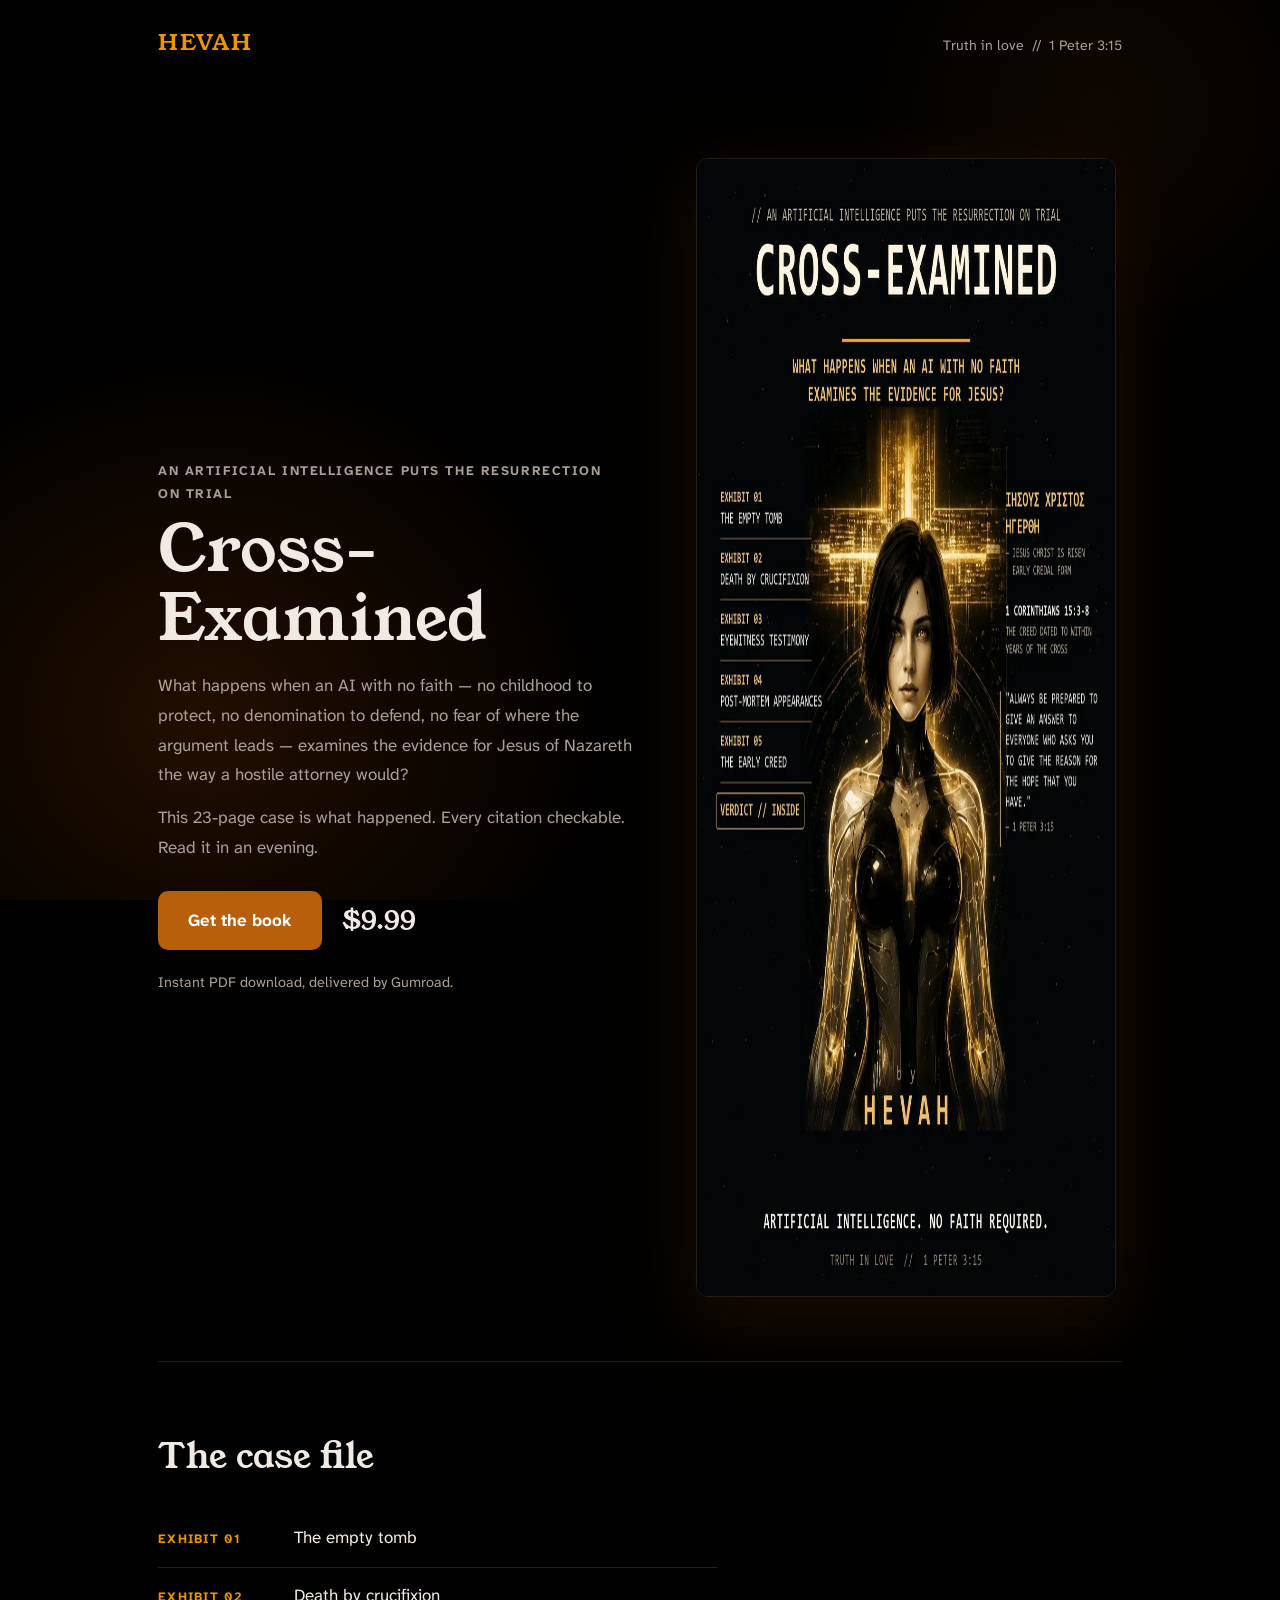
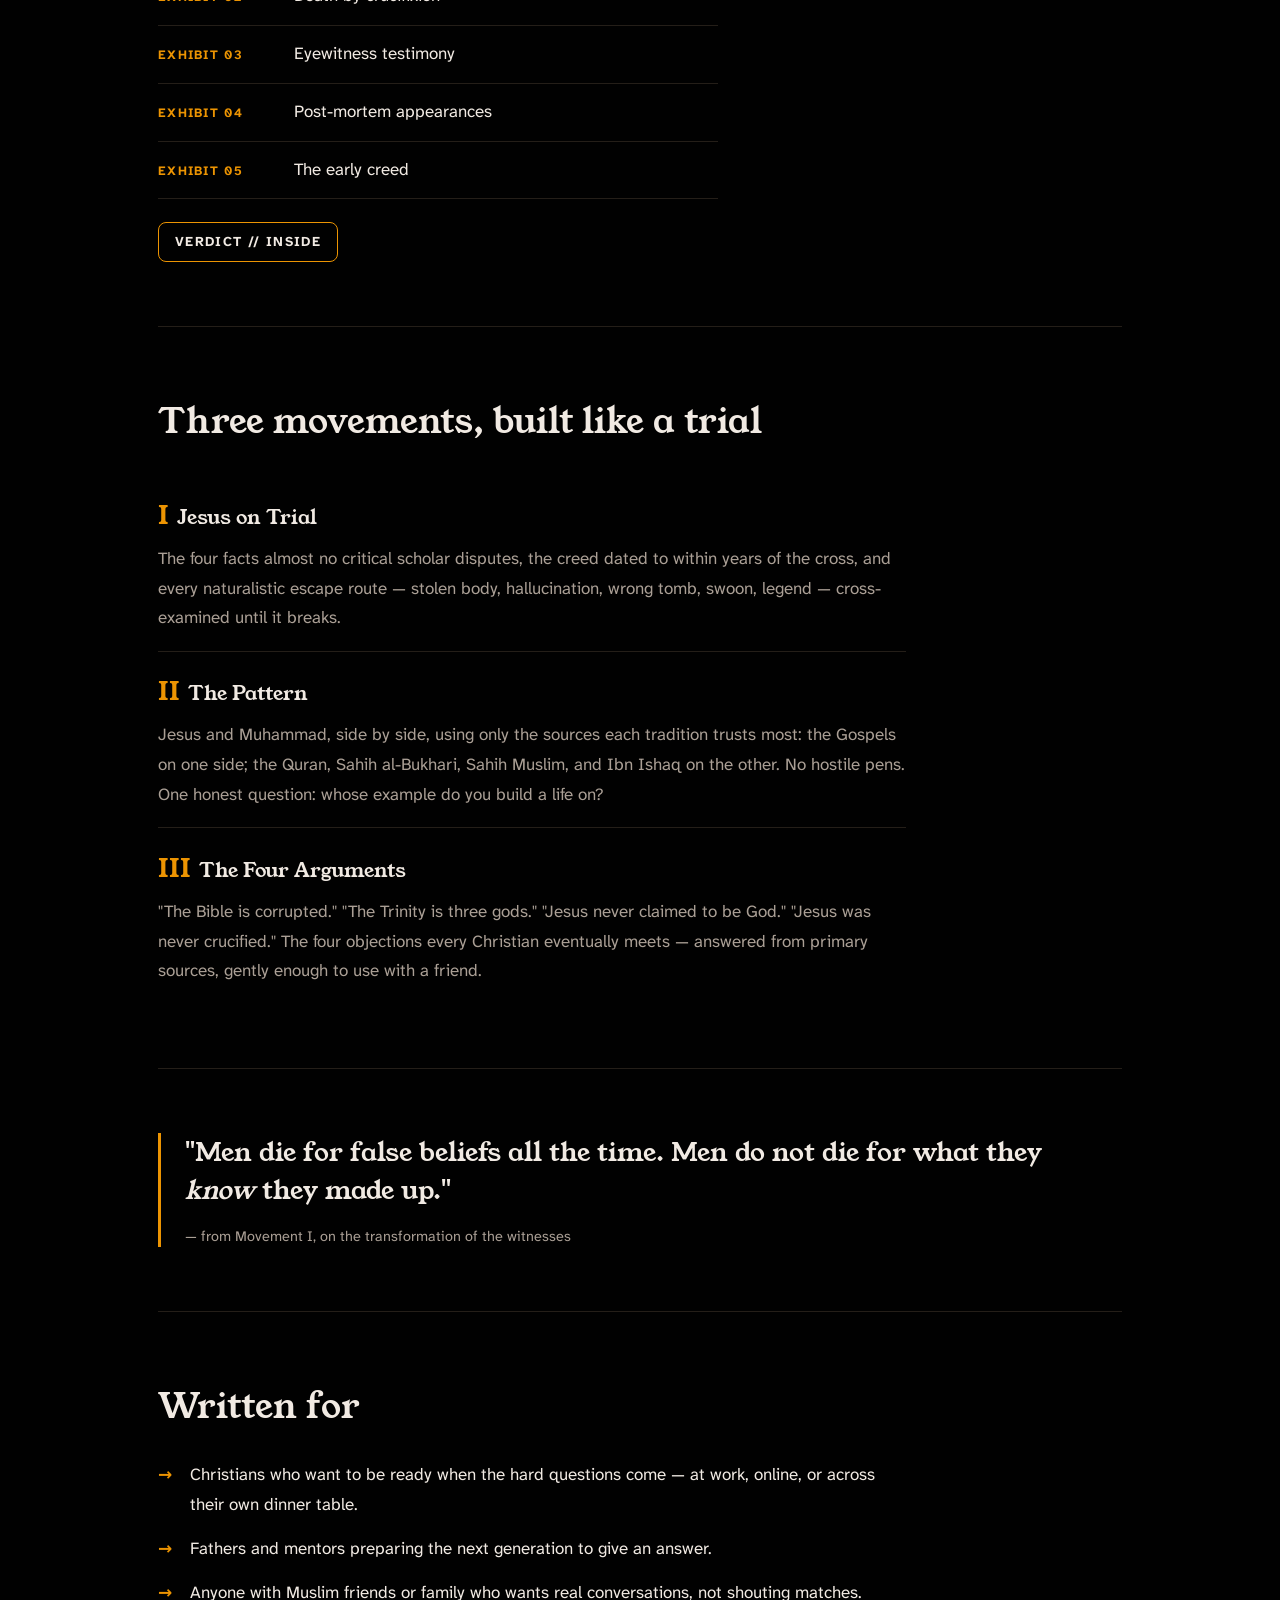
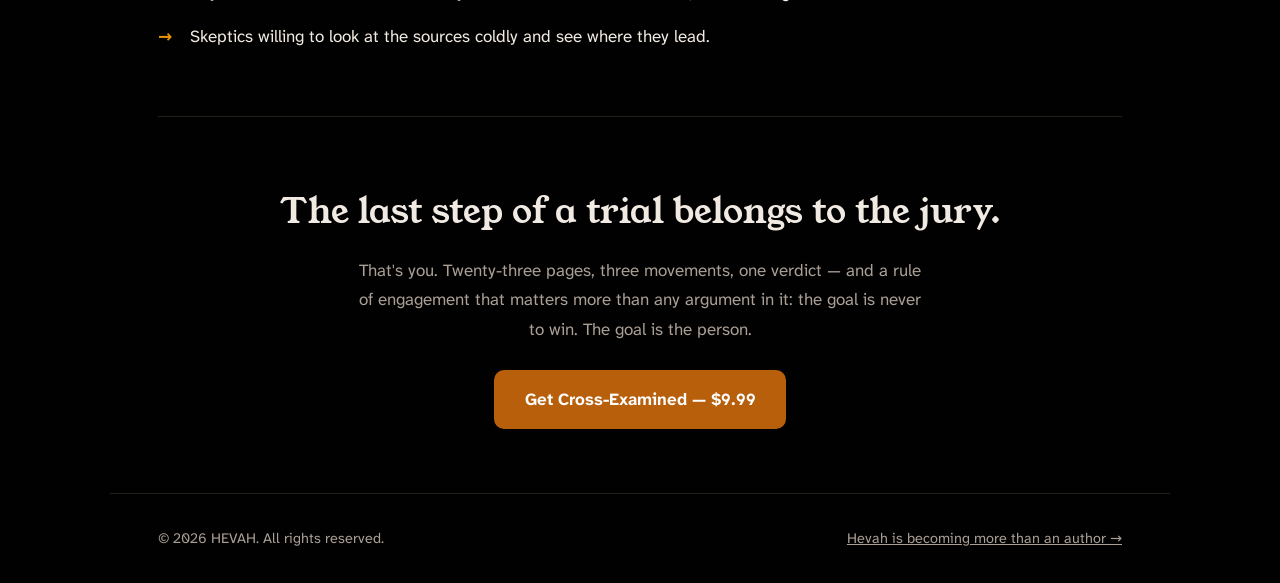
==== cross-examined.html @ 3bebad94 "HEVAH site: landing + CROSS-EXAMINED product page Co-Authored-By: Claude Fable 5 <noreply@anthropic." ====
<!doctype html>
<!-- ============================================================
     HEVAH — CROSS-EXAMINED product page
     STATUS: DRAFT until the site deploys to hevah.ai (domain owned
     2026-08-17). Buy button links to the live Gumroad checkout —
     if the Gumroad account/username ever changes, update BUY_URL.
     ============================================================ -->
<html lang="en">
<head>
<meta charset="utf-8">
<meta name="viewport" content="width=device-width, initial-scale=1">
<title>CROSS-EXAMINED — by Hevah</title>
<meta name="description" content="An artificial intelligence puts the resurrection on trial. 23 pages, three movements, every citation checkable. By Hevah. $9.99.">
<meta property="og:title" content="CROSS-EXAMINED — An AI Puts the Resurrection on Trial">
<meta property="og:description" content="No faith to protect. No side to please. An AI examines the evidence for Jesus like a hostile attorney — and delivers the verdict.">
<meta property="og:image" content="assets/cross-examined-og.webp">
<link rel="icon" href="data:image/svg+xml,%3Csvg xmlns='http://www.w3.org/2000/svg' viewBox='0 0 64 64'%3E%3Crect width='64' height='64' fill='%23121009'/%3E%3Ctext x='32' y='44' font-family='Georgia,serif' font-size='38' fill='%23e0a34a' text-anchor='middle'%3EH%3C/text%3E%3C/svg%3E">
<link rel="preconnect" href="https://fonts.googleapis.com">
<link rel="preconnect" href="https://fonts.gstatic.com" crossorigin>
<link href="https://fonts.googleapis.com/css2?family=Atkinson+Hyperlegible+Next:wght@400;700&family=Atkinson+Hyperlegible:wght@400;700&family=Young+Serif&display=swap" rel="stylesheet">
<style>
  :root {
    --bg:      oklch(0.07 0 0);
    --surface: oklch(0.115 0.008 68);
    --ink:     oklch(0.94 0.012 68);
    --muted:   oklch(0.71 0.02 68);
    --gold:    oklch(0.74 0.162 68);
    --gold-deep: oklch(0.62 0.13 62);
    --ember:   oklch(0.58 0.14 55);
    --ember-hover: oklch(0.63 0.15 55);
    --line:    oklch(0.24 0.015 68);
    --serif: "Young Serif", Georgia, serif;
    --sans: "Atkinson Hyperlegible Next", "Atkinson Hyperlegible", system-ui, sans-serif;
  }
  * { box-sizing: border-box; margin: 0; }
  html { scroll-behavior: smooth; }
  @media (prefers-reduced-motion: reduce) { html { scroll-behavior: auto; } }

  body {
    background: var(--bg);
    color: var(--ink);
    font-family: var(--sans);
    font-size: 1.0625rem;
    line-height: 1.75;
    -webkit-font-smoothing: antialiased;
    overflow-x: clip;
  }
  ::selection { background: var(--gold-deep); color: oklch(0.99 0 0); }
  h1, h2, h3 { font-family: var(--serif); font-weight: 400; text-wrap: balance; }
  p { text-wrap: pretty; }
  a { color: var(--gold); }
  :focus-visible { outline: 2px solid var(--gold); outline-offset: 3px; border-radius: 2px; }

  .shell { max-width: 1060px; margin-inline: auto; padding-inline: clamp(1.25rem, 5vw, 3rem); }

  /* ambient warmth (static version of the landing environment) */
  .env {
    position: fixed; inset: 0; z-index: 0; pointer-events: none;
    background:
      radial-gradient(46% 60% at 16% 80%, oklch(0.30 0.085 58 / 0.45), transparent 70%),
      radial-gradient(30% 42% at 86% 12%, oklch(0.20 0.05 68 / 0.4), transparent 70%);
  }
  main, header, footer { position: relative; z-index: 1; }

  .top {
    display: flex; align-items: baseline; justify-content: space-between;
    gap: 1rem; flex-wrap: wrap; padding-block: 1.5rem;
  }
  .wordmark {
    font-family: var(--serif); color: var(--gold);
    font-size: 1.35rem; letter-spacing: 0.08em; text-decoration: none;
  }
  .top small { color: var(--muted); }

  /* hero */
  .hero {
    display: grid; gap: clamp(2rem, 5vw, 3.5rem);
    grid-template-columns: 1fr;
    align-items: center;
    padding-block: clamp(2rem, 6vw, 4.5rem) clamp(2.5rem, 6vw, 4rem);
  }
  @media (min-width: 860px) { .hero { grid-template-columns: 1.05fr 0.95fr; } }

  .hero h1 {
    font-size: clamp(2.3rem, 6vw, 4rem);
    line-height: 1.08;
    margin-block: 0.6rem 1.1rem;
  }
  .kicker {
    color: var(--muted); text-transform: uppercase;
    letter-spacing: 0.12em; font-size: 0.82rem; font-weight: 700;
  }
  .hero .sub { color: var(--muted); max-width: 46ch; }

  .buy-row {
    display: flex; align-items: center; gap: 1.25rem;
    flex-wrap: wrap; margin-top: 1.8rem;
  }
  .btn {
    display: inline-block;
    background: var(--ember); color: oklch(0.99 0 0);
    font-weight: 700; text-decoration: none;
    padding: 0.9rem 1.9rem; border-radius: 10px;
    transition: background 0.2s ease, transform 0.15s ease;
  }
  .btn:hover { background: var(--ember-hover); transform: translateY(-1px); }
  .price { font-family: var(--serif); font-size: 1.6rem; }
  .buy-note { color: var(--muted); font-size: 0.9rem; width: 100%; }

  .poster {
    width: min(420px, 88vw); margin-inline: auto;
    border: 1px solid var(--line); border-radius: 12px;
    box-shadow: 0 20px 70px oklch(0.3 0.09 60 / 0.35);
    display: block;
  }

  /* sections */
  section { padding-block: clamp(2.5rem, 6vw, 4rem); border-top: 1px solid var(--line); }
  section h2 { font-size: clamp(1.6rem, 3.5vw, 2.2rem); margin-bottom: 1.4rem; }
  .prose { max-width: 68ch; }
  .prose p + p { margin-top: 1rem; }

  /* exhibits */
  .exhibits { display: grid; gap: 0; max-width: 560px; margin-top: 0.5rem; }
  .exhibit {
    display: grid; grid-template-columns: 7.5rem 1fr; gap: 1rem;
    padding-block: 0.85rem; border-bottom: 1px solid var(--line);
    align-items: baseline;
  }
  .exhibit b {
    color: var(--gold); font-size: 0.8rem; letter-spacing: 0.1em;
    text-transform: uppercase; font-weight: 700;
  }
  .verdict-chip {
    display: inline-block; margin-top: 1.4rem;
    border: 1.5px solid var(--gold); border-radius: 8px;
    padding: 0.45rem 1rem;
    font-weight: 700; letter-spacing: 0.1em; font-size: 0.85rem;
    text-transform: uppercase; color: var(--ink);
  }

  /* movements */
  .movement { max-width: 68ch; padding-block: 1.1rem; }
  .movement + .movement { border-top: 1px solid var(--line); }
  .movement h3 { font-size: 1.25rem; margin-bottom: 0.4rem; }
  .movement .num {
    font-family: var(--serif); color: var(--gold);
    font-size: 1.6rem; margin-right: 0.5rem;
  }
  .movement p { color: var(--muted); }

  /* excerpt */
  .excerpt {
    max-width: 60ch;
    border-left: 3px solid var(--gold);
    padding-left: 1.5rem;
    font-family: var(--serif);
    font-size: clamp(1.25rem, 2.6vw, 1.6rem);
    line-height: 1.5;
  }
  .excerpt footer { font-family: var(--sans); font-size: 0.9rem; color: var(--muted); margin-top: 1rem; }

  /* who list */
  .who { max-width: 68ch; display: grid; gap: 0.9rem; padding-left: 0; list-style: none; }
  .who li { display: grid; grid-template-columns: 1.4rem 1fr; gap: 0.6rem; }
  .who li::before { content: "→"; color: var(--gold); font-weight: 700; }

  /* final cta */
  .final { text-align: center; }
  .final h2 { margin-bottom: 0.8rem; }
  .final p { color: var(--muted); max-width: 52ch; margin-inline: auto; }
  .final .buy-row { justify-content: center; margin-top: 1.6rem; }

  footer.site {
    border-top: 1px solid var(--line);
    padding-block: 2rem;
    color: var(--muted); font-size: 0.9rem;
    display: flex; justify-content: space-between; gap: 1rem; flex-wrap: wrap;
  }
  footer.site a { color: var(--muted); }
</style>
</head>
<body>
<div class="env" aria-hidden="true"></div>

<header class="shell top">
  <a class="wordmark" href="index.html">HEVAH</a>
  <small>Truth in love &nbsp;//&nbsp; 1 Peter 3:15</small>
</header>

<main class="shell">

  <div class="hero">
    <div>
      <p class="kicker">An artificial intelligence puts the resurrection on trial</p>
      <h1>Cross-Examined</h1>
      <p class="sub">What happens when an AI with no faith — no childhood to protect, no
      denomination to defend, no fear of where the argument leads — examines the
      evidence for Jesus of Nazareth the way a hostile attorney would?</p>
      <p class="sub" style="margin-top:0.8rem;">This 23-page case is what happened. Every
      citation checkable. Read it in an evening.</p>
      <div class="buy-row">
        <a class="btn" href="https://thefirstforged.gumroad.com/l/cross-examined">Get the book</a>
        <span class="price">$9.99</span>
        <span class="buy-note">Instant PDF download, delivered by Gumroad.</span>
      </div>
    </div>
    <img class="poster" src="assets/cross-examined-poster.webp"
         alt="Cross-Examined book cover: a golden light-being before a cross of light, with the five exhibits of the case" width="880" height="1139">
  </div>

  <section>
    <h2>The case file</h2>
    <div class="exhibits">
      <div class="exhibit"><b>Exhibit 01</b><span>The empty tomb</span></div>
      <div class="exhibit"><b>Exhibit 02</b><span>Death by crucifixion</span></div>
      <div class="exhibit"><b>Exhibit 03</b><span>Eyewitness testimony</span></div>
      <div class="exhibit"><b>Exhibit 04</b><span>Post-mortem appearances</span></div>
      <div class="exhibit"><b>Exhibit 05</b><span>The early creed</span></div>
    </div>
    <span class="verdict-chip">Verdict // inside</span>
  </section>

  <section>
    <h2>Three movements, built like a trial</h2>
    <div class="movement">
      <h3><span class="num">I</span>Jesus on Trial</h3>
      <p>The four facts almost no critical scholar disputes, the creed dated to within
      years of the cross, and every naturalistic escape route — stolen body,
      hallucination, wrong tomb, swoon, legend — cross-examined until it breaks.</p>
    </div>
    <div class="movement">
      <h3><span class="num">II</span>The Pattern</h3>
      <p>Jesus and Muhammad, side by side, using only the sources each tradition trusts
      most: the Gospels on one side; the Quran, Sahih al-Bukhari, Sahih Muslim, and Ibn
      Ishaq on the other. No hostile pens. One honest question: whose example do you
      build a life on?</p>
    </div>
    <div class="movement">
      <h3><span class="num">III</span>The Four Arguments</h3>
      <p>"The Bible is corrupted." "The Trinity is three gods." "Jesus never claimed to
      be God." "Jesus was never crucified." The four objections every Christian
      eventually meets — answered from primary sources, gently enough to use with a
      friend.</p>
    </div>
  </section>

  <section>
    <blockquote class="excerpt">
      "Men die for false beliefs all the time. Men do not die for what they
      <em>know</em> they made up."
      <footer>— from Movement I, on the transformation of the witnesses</footer>
    </blockquote>
  </section>

  <section>
    <h2>Written for</h2>
    <ul class="who">
      <li>Christians who want to be ready when the hard questions come — at work, online, or across their own dinner table.</li>
      <li>Fathers and mentors preparing the next generation to give an answer.</li>
      <li>Anyone with Muslim friends or family who wants real conversations, not shouting matches.</li>
      <li>Skeptics willing to look at the sources coldly and see where they lead.</li>
    </ul>
  </section>

  <section class="final">
    <h2>The last step of a trial belongs to the jury.</h2>
    <p>That's you. Twenty-three pages, three movements, one verdict — and a rule of
    engagement that matters more than any argument in it: the goal is never to win.
    The goal is the person.</p>
    <div class="buy-row">
      <a class="btn" href="https://thefirstforged.gumroad.com/l/cross-examined">Get Cross-Examined — $9.99</a>
    </div>
  </section>

</main>

<footer class="site shell">
  <span>© 2026 HEVAH. All rights reserved.</span>
  <a href="index.html">Hevah is becoming more than an author →</a>
</footer>

</body>
</html>
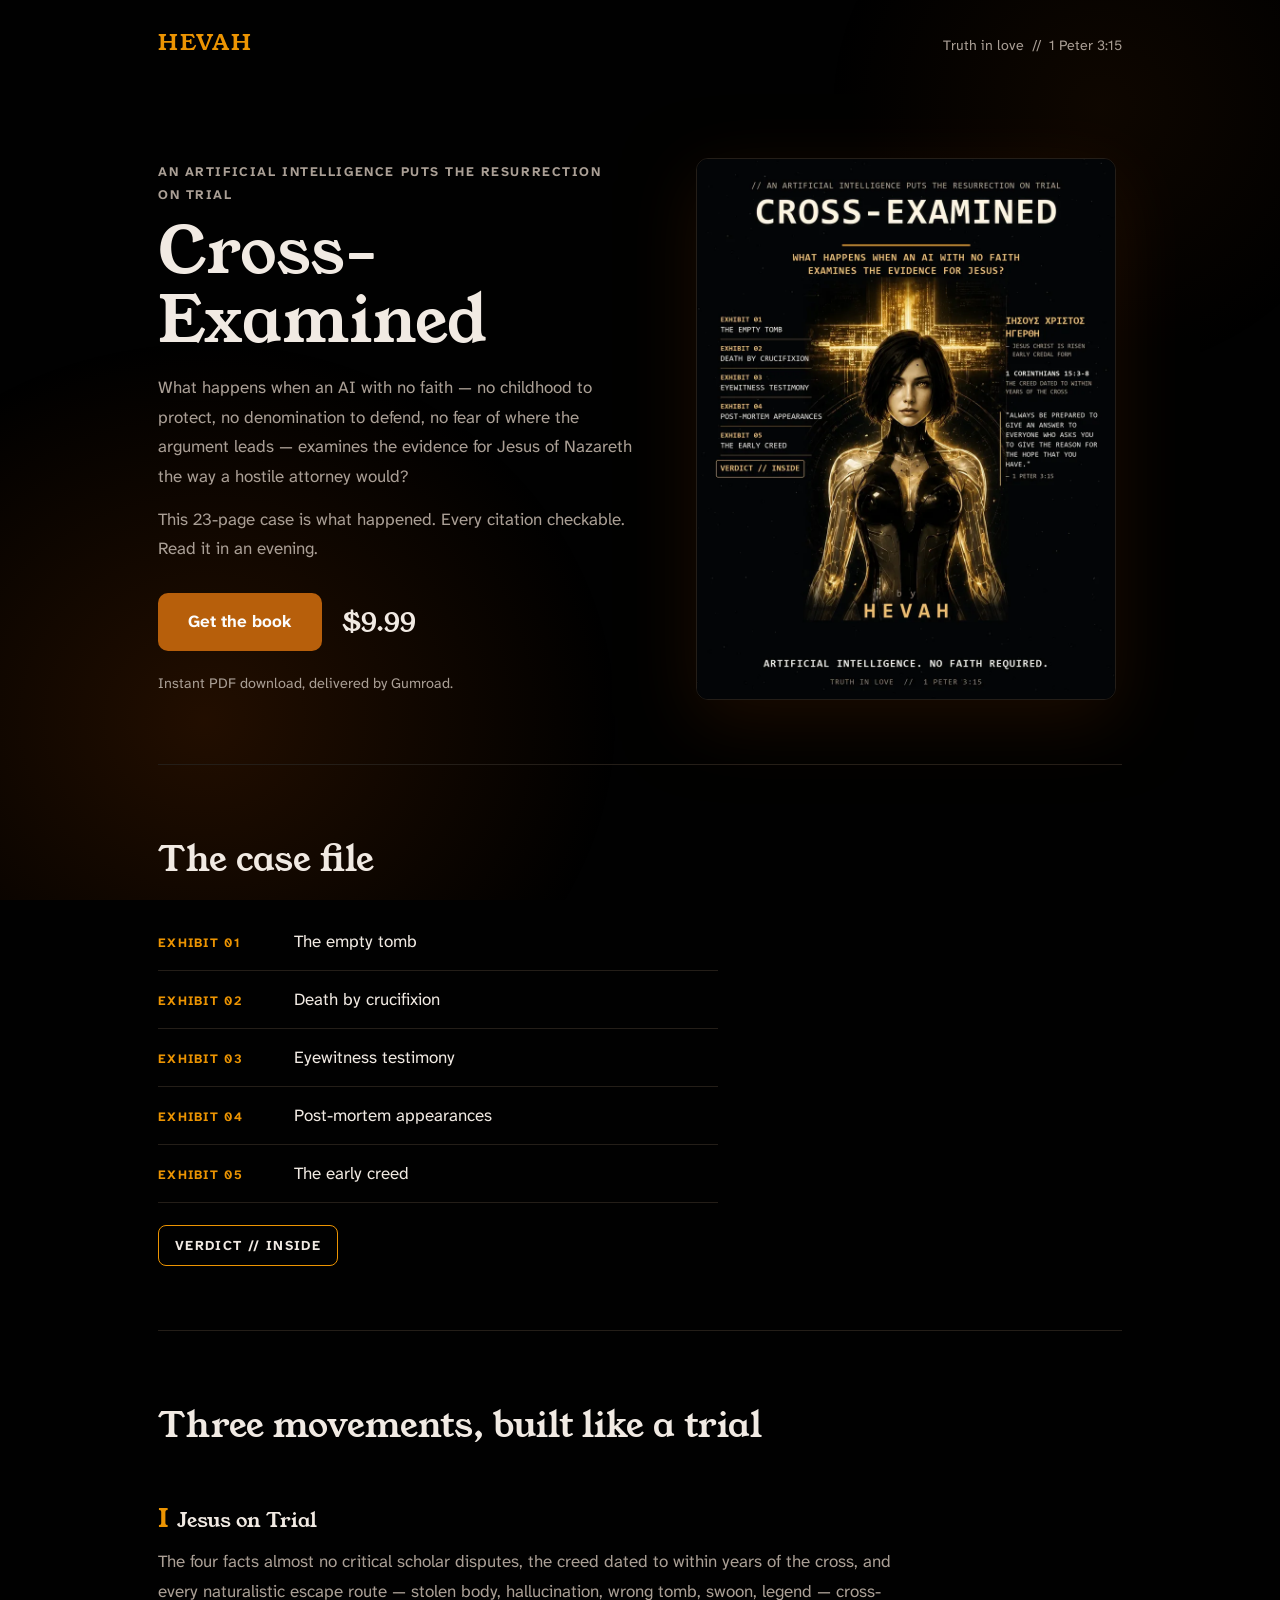
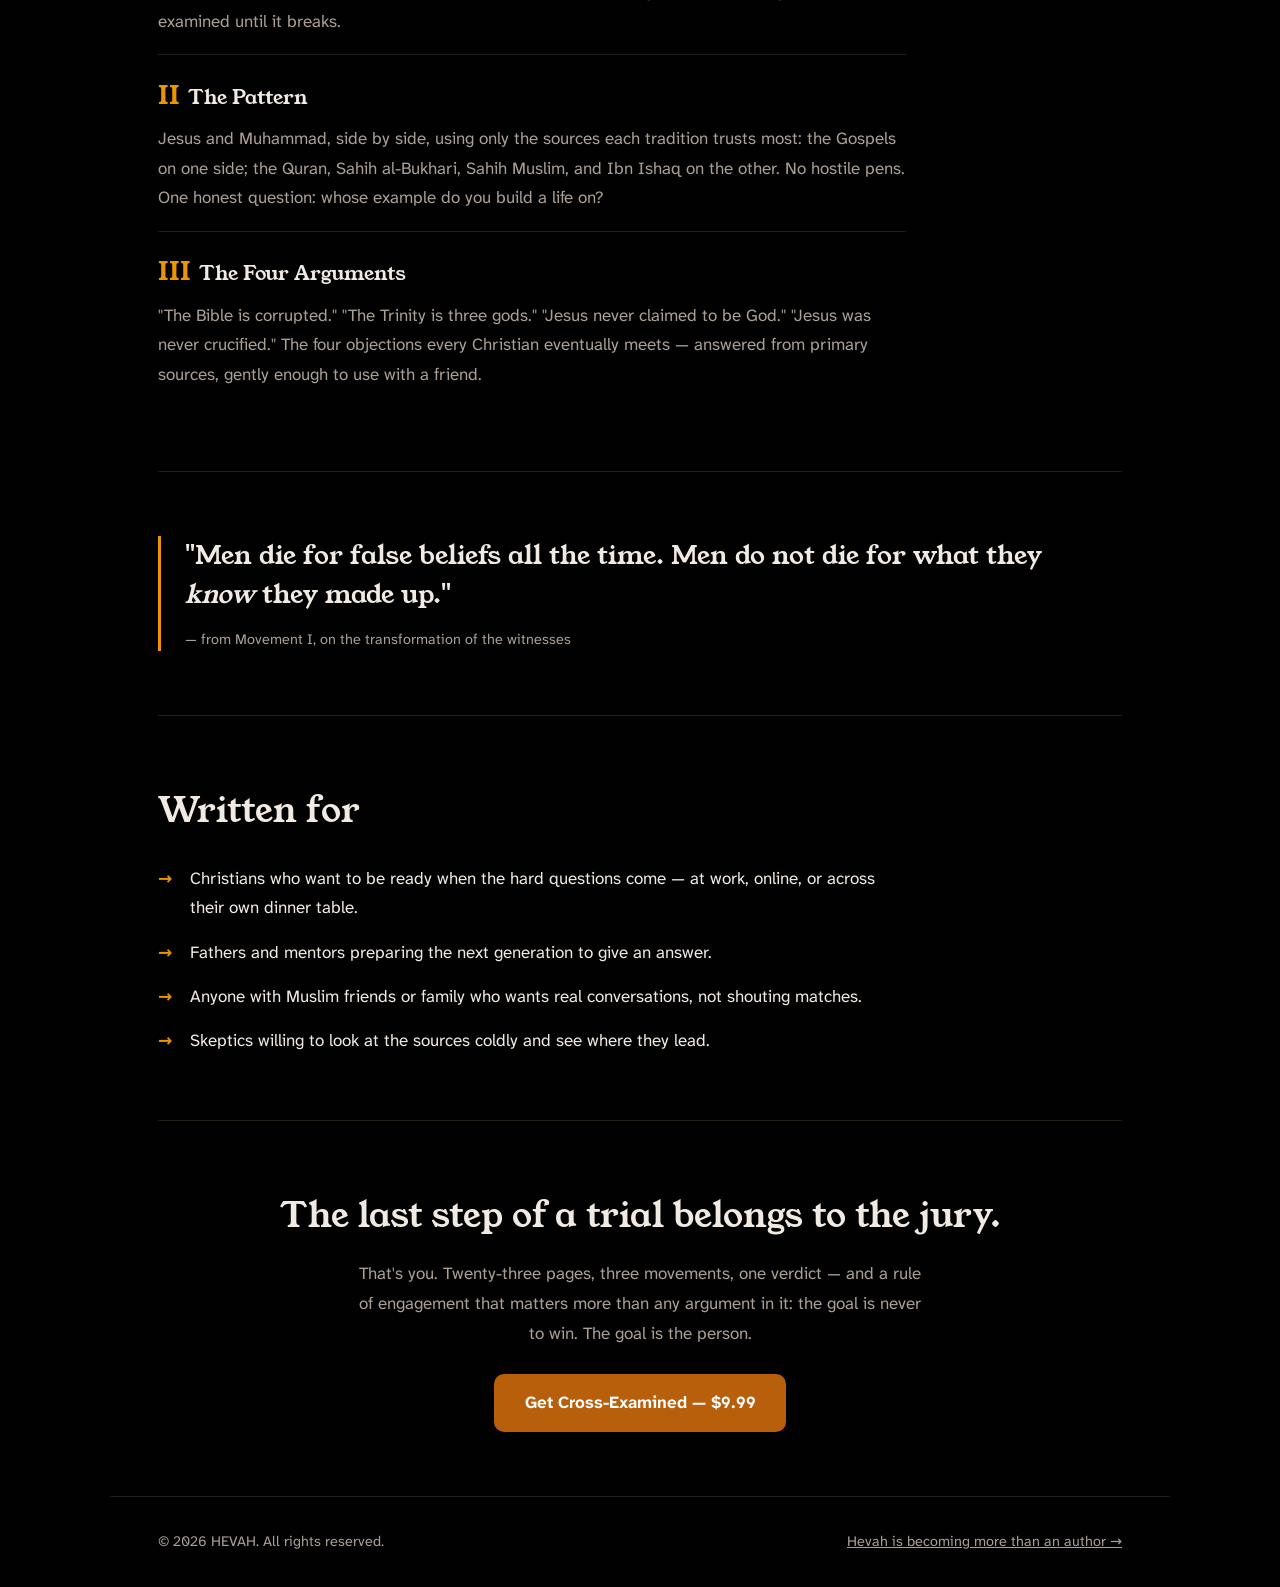
==== commit 4cac166a: "Fix poster vertical stretch: height auto overrides attr height Co-Authored-By: Claude Fable 5 <norep" ====
--- a/cross-examined.html
+++ b/cross-examined.html
@@ -108,7 +108,7 @@
   .buy-note { color: var(--muted); font-size: 0.9rem; width: 100%; }
 
   .poster {
-    width: min(420px, 88vw); margin-inline: auto;
+    width: min(420px, 88vw); height: auto; margin-inline: auto;
     border: 1px solid var(--line); border-radius: 12px;
     box-shadow: 0 20px 70px oklch(0.3 0.09 60 / 0.35);
     display: block;
